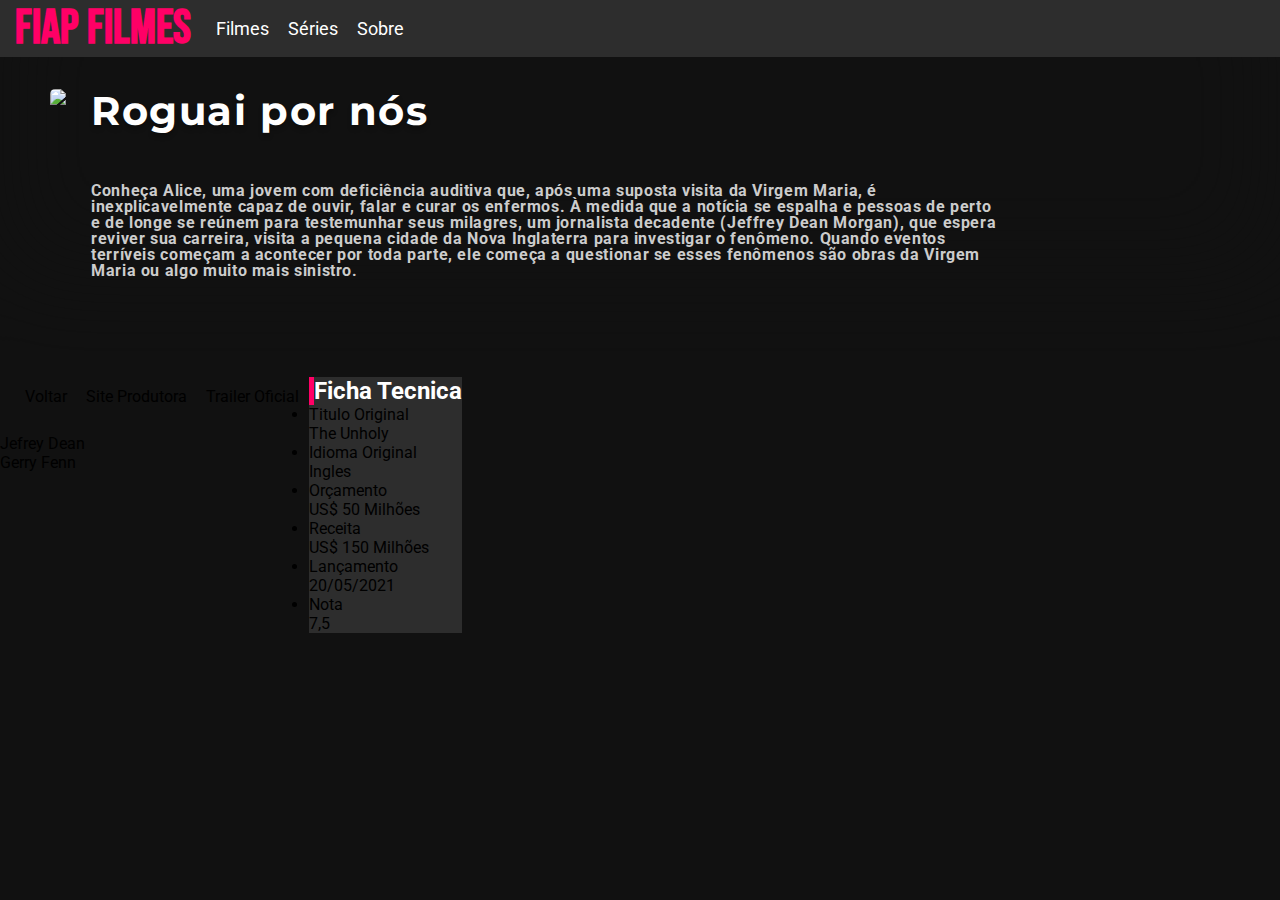
==== detalhes.html @ 3c06ecd0 "começando a pagina de detalhes" ====
<!DOCTYPE html>
<html lang="en">

<head>
    <meta charset="UTF-8">
    <meta http-equiv="X-UA-Compatible" content="IE=edge">
    <meta name="viewport" content="width=device-width, initial-scale=1.0">
    <title>Fiap Filmes Detalhes</title>
    <link rel="stylesheet" href="styles.css">
    <link href="https://fonts.googleapis.com/icon?family=Material+Icons" rel="stylesheet">
</head>

<body>
    <header>
        <h1 id="titulo">Fiap Filmes</h1>
        <nav>
            <ul>
                <li><a href="">Filmes</a></li>
                <li><a href="">Séries</a></li>
                <li><a href="">Sobre</a></li>
            </ul>
        </nav>

    </header>
    <section id="apresentacao-filme">
        <img src="https://www.themoviedb.org/t/p/w300_and_h450_bestv2/yw6H4C64tjBWlyKFG1pzmq5zOQh.jpg" />
        <div id="apresentacao-filme-text">
            <h1>Roguai por nós</h1>
            <p>
                Conheça Alice, uma jovem com deficiência auditiva que, após uma suposta visita da Virgem Maria, é
                inexplicavelmente capaz de ouvir, falar e curar os enfermos. À medida que a notícia se espalha e pessoas
                de perto e de longe se reúnem para testemunhar seus milagres, um jornalista decadente (Jeffrey Dean
                Morgan), que espera reviver sua carreira, visita a pequena cidade da Nova Inglaterra para investigar o
                fenômeno. Quando eventos terríveis começam a acontecer por toda parte, ele começa a questionar se esses
                fenômenos são obras da Virgem Maria ou algo muito mais sinistro.
            </p>
        </div>
    </section>
    <section id="informacoes-filme">
        <div id="conteudos">
            <nav>
                <ul>
                    <li>Voltar</li>
                    <li>Site Produtora</li>
                    <li>Trailer Oficial</li>
                </ul>
            </nav>
            <div id="container-elenco">
                <div class="elenco-card">
                    <img />
                    <p>Jefrey Dean</p>
                    <p>Gerry Fenn</p>
                </div>
            </div>
        </div>
        <div id="ficha-tecnica">
            <h2>Ficha Tecnica</h2>
            <ul>
                <li>
                    <p class="titulo">Titulo Original</p>
                    <p class="descricao">The Unholy</p>
                </li>
                <li>
                    <p class="titulo">Idioma Original</p>
                    <p class="descricao">Ingles</p>
                </li>
                <li>
                    <p class="titulo">Orçamento</p>
                    <p class="descricao">US$ 50 Milhões</p>
                </li>
                <li>
                    <p class="titulo">Receita</p>
                    <p class="descricao">US$ 150 Milhões</p>
                </li>
                <li>
                    <p class="titulo">Lançamento</p>
                    <p class="descricao">20/05/2021</p>
                </li>
                <li>
                    <p class="titulo">Nota</p>
                    <p class="descricao">7,5</p>
                </li>
            </ul>
        </div>
    </section>


    </section>

</body>

</html>
---- styles.css ----
@import url('https://fonts.googleapis.com/css2?family=Bebas+Neue&family=Montserrat:wght@700&family=Roboto:wght@400;500&display=swap');

*{
    margin: 0;
    padding: 0;
}
:root{
    --cor-primaria:#F06;
    --cor-texto:#FFF;
    --bg-padrao: #111;
    --bg-destaque:#2d2d2d;
    --font-padrao:'Roboto', sans-serif;
}

body{
    background-color: var(--bg-padrao);
    font-family: var(--font-padrao);
}
header{
    display: flex;
    padding: 0px 15px;
    background-color: var(--bg-destaque);
}
#titulo{
    color: var(--cor-primaria);
    text-transform: uppercase;
    font-family: 'Bebas Neue', cursive;
    font-size: 3rem;
}
nav{
    display: flex;
    align-items: center;
    margin-left: 15px;
}
nav ul{
    display: flex;
    
}
nav li{
    list-style: none;
    margin: 0.6rem;
}
a{
    color: var(--cor-texto);
    font-size: 18px;
    text-decoration: none;
}

#hero{
    height: 12.5rem;
    width: 100%;
    position: relative;
}

#hero::before{
    content: '';
    height: 100%;
    width: 100%;
    background-image: url('https://www.themoviedb.org/t/p/original/725WE0Qb1BbUF7aGvjiQqzzffpg.jpg');
    position: absolute;
    background-size: cover;
    z-index: -1;
    filter:opacity(0.6);
    box-shadow: inset 0 -100px 100px var(--bg-padrao);
}

#hero p{
    padding: 2rem;
    font-family: 'Montserrat';
    font-style: normal;
    font-weight: 700;
    font-size: 2em;
    line-height: 44px;
    letter-spacing: 0.04em;
    color: var(--cor-texto);
    text-shadow: 0px 4px 4px #000;
}
h2{
    color: var(--cor-texto);
    border-left: var(--cor-primaria) 5px solid;

}
.card{
    display: flex;
    flex-direction: column;
    background-color: var(--bg-destaque);
    width: 120px;
    border-radius: 6px;
    padding-bottom: 5px;
    margin: .8rem;
}
.card img{
    border-radius: 6px;
    width: 120px;
    
}

.card p{
    margin: .3rem 0;
    color: var(--cor-texto);
}
.card .nota{
    display: flex;
    align-items: center;
    color: var(--cor-texto);
    justify-content: center;
}
.card .estrela{
    color: gold;
}
.filmes{
    display: flex;
    flex-wrap: wrap;
}
.botao{
    background-color: var(--cor-primaria);
    padding: 5px 20px 5px 15px;
    border-radius: 5px;
    margin: 0 0.7rem;
    transition: box-shadow 0.5s ease-in-out;
}
.botao:hover{
    box-shadow: 0 0 10px #FFF;
}


/*
Detalhes 
*/

#apresentacao-filme{
    display: flex;
    justify-content: flex-start;
    align-items: center;
    flex-direction: row;
    position: relative;
    height: 20rem;
    padding: 0px 50px;
    z-index: -1;
}

#apresentacao-filme::before{
    content: '';
    height: 100%;
    width: 100%;
    left: 0;
    top: 0;
    background-image: url('https://www.themoviedb.org/t/p/w1920_and_h800_multi_faces/AfvIjhDu9p64jKcmohS4hsPG95Q.jpg');
    position: absolute;
    background-size: cover;
    z-index: -1;
    filter:opacity(0.6);
    box-shadow: inset 0 -100px 100px var(--bg-padrao);
}
#apresentacao-filme img{
    height: 80%;
    border-radius: 5px;
}

#apresentacao-filme-text{
    height: 80%;
    display: flex;
    flex-direction: column;
    justify-content: flex-start;
    margin-left: 25px;
}

#apresentacao-filme-text h1{
    font-family: 'Montserrat';
    font-style: normal;
    font-weight: 700;
    font-size: 40px;
    line-height: 44px;
    /* identical to box height */

    letter-spacing: 0.04em;
    color: var(--cor-texto);

    text-shadow: 0px 4px 4px rgba(0, 0, 0, 0.25);
}

#apresentacao-filme-text p{
    margin-top: 50px;
    font-family: 'Roboto';
    font-style: normal;
    font-weight: 700;
    font-size: 16px;
    line-height: 16px;
    letter-spacing: 0.04em;
    width: 80%;
    color: #CCCCCC;
}

#informacoes-filme{
    display: flex;
    background-color: var(--bg-padrao);
    flex-direction: row;
}

#conteudos{
    display: flex;
    flex-direction: column;
} 

#ficha-tecnica{
    display: flex;
    background-color: var(--bg-destaque);
    flex-direction: column;
}
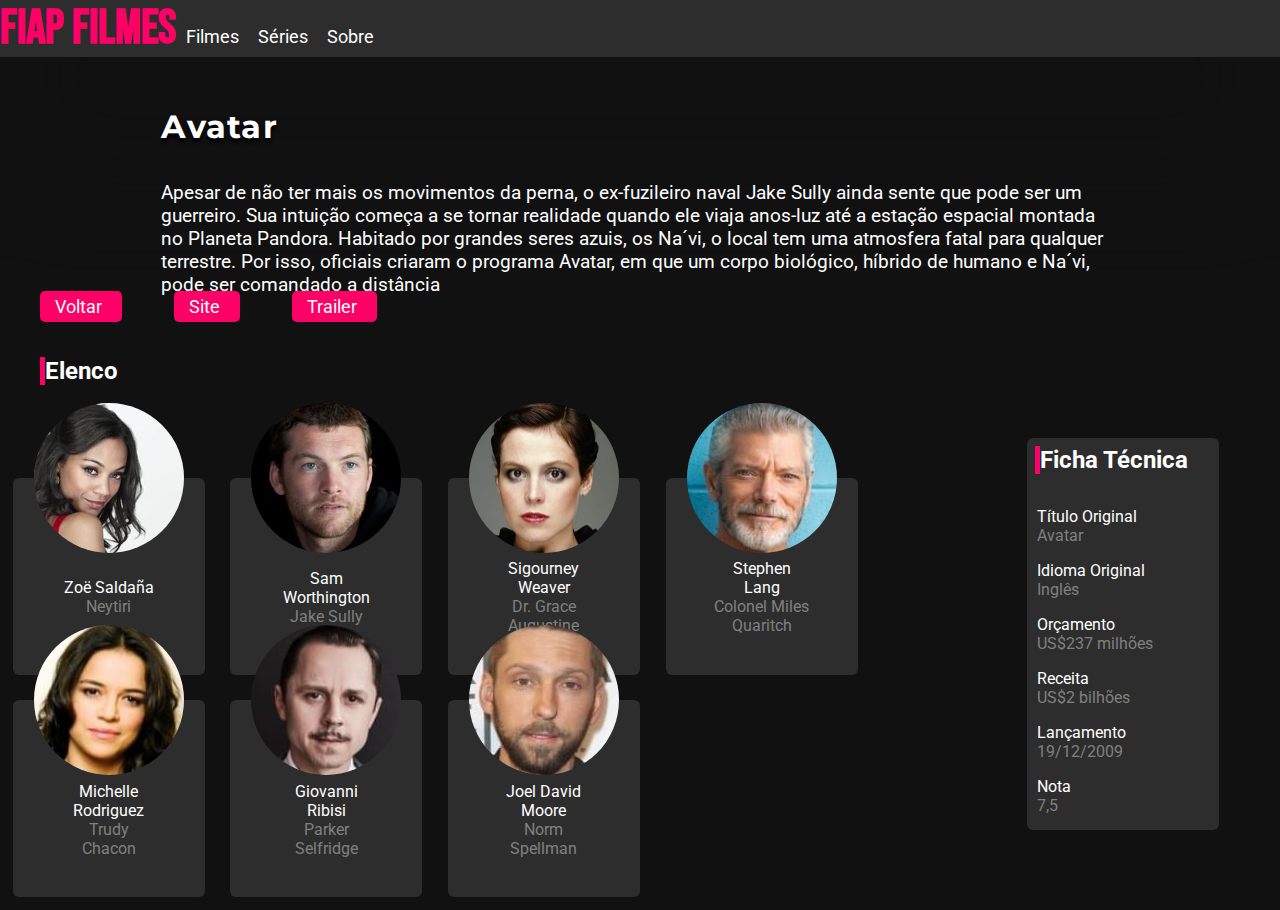
==== commit a3e52b27: "Add sobre e refactor" ====
--- a/detalhes.html
+++ b/detalhes.html
@@ -1,18 +1,17 @@
 <!DOCTYPE html>
 <html lang="en">
-
 <head>
     <meta charset="UTF-8">
     <meta http-equiv="X-UA-Compatible" content="IE=edge">
     <meta name="viewport" content="width=device-width, initial-scale=1.0">
-    <title>Fiap Filmes Detalhes</title>
-    <link rel="stylesheet" href="styles.css">
-    <link href="https://fonts.googleapis.com/icon?family=Material+Icons" rel="stylesheet">
+    <title>Fiap Filmes</title>
+   <link rel="stylesheet" href="styles.css">
+   <link href="https://fonts.googleapis.com/icon?family=Material+Icons"
+      rel="stylesheet">
 </head>
-
 <body>
-    <header>
-        <h1 id="titulo">Fiap Filmes</h1>
+    <header >
+        <h1 id="site">Fiap Filmes</h1>
         <nav>
             <ul>
                 <li><a href="">Filmes</a></li>
@@ -22,71 +21,96 @@
         </nav>
 
     </header>
-    <section id="apresentacao-filme">
-        <img src="https://www.themoviedb.org/t/p/w300_and_h450_bestv2/yw6H4C64tjBWlyKFG1pzmq5zOQh.jpg" />
-        <div id="apresentacao-filme-text">
-            <h1>Roguai por nós</h1>
-            <p>
-                Conheça Alice, uma jovem com deficiência auditiva que, após uma suposta visita da Virgem Maria, é
-                inexplicavelmente capaz de ouvir, falar e curar os enfermos. À medida que a notícia se espalha e pessoas
-                de perto e de longe se reúnem para testemunhar seus milagres, um jornalista decadente (Jeffrey Dean
-                Morgan), que espera reviver sua carreira, visita a pequena cidade da Nova Inglaterra para investigar o
-                fenômeno. Quando eventos terríveis começam a acontecer por toda parte, ele começa a questionar se esses
-                fenômenos são obras da Virgem Maria ou algo muito mais sinistro.
-            </p>
-        </div>
-    </section>
-    <section id="informacoes-filme">
-        <div id="conteudos">
-            <nav>
-                <ul>
-                    <li>Voltar</li>
-                    <li>Site Produtora</li>
-                    <li>Trailer Oficial</li>
-                </ul>
-            </nav>
-            <div id="container-elenco">
-                <div class="elenco-card">
-                    <img />
-                    <p>Jefrey Dean</p>
-                    <p>Gerry Fenn</p>
-                </div>
+    <div id="hero">
+        <img src="https://www.themoviedb.org/t/p/w220_and_h330_face/2QlRq0MEx8IEODKNbGZyu3Sz5UV.jpg" alt="">
+        <div>
+            <p id="titulo">Avatar</p>  
+            <p id="descricao">Apesar de não ter mais os movimentos da perna, o ex-fuzileiro naval Jake Sully ainda sente que pode ser um guerreiro. Sua intuição começa a se tornar realidade quando ele viaja anos-luz até a estação espacial montada no Planeta Pandora. Habitado por grandes seres azuis, os Na´vi, o local tem uma atmosfera fatal para qualquer terrestre. Por isso, oficiais criaram o programa Avatar, em que um corpo biológico, híbrido de humano e Na´vi, pode ser comandado a distância </p>  
+        </div> 
+    </div>
+    
+    <a class="botao" href="">Voltar</a>
+    <a class="botao" href="">Site</a>
+    <a class="botao" href="">Trailer</a>
+    <h2 >Elenco</h2>
+    <div class="detalhes">
+        <section class="filmes">
+            <div class="card">
+                <img src="assets/Zoë Saldaña.jpg" alt="">
+                <div class="nome">
+                    <p>Zoë Saldaña</p>
+                    <p class="personagem">Neytiri</p>   
+                </div>  
+
             </div>
-        </div>
-        <div id="ficha-tecnica">
-            <h2>Ficha Tecnica</h2>
-            <ul>
-                <li>
-                    <p class="titulo">Titulo Original</p>
-                    <p class="descricao">The Unholy</p>
-                </li>
-                <li>
-                    <p class="titulo">Idioma Original</p>
-                    <p class="descricao">Ingles</p>
-                </li>
-                <li>
-                    <p class="titulo">Orçamento</p>
-                    <p class="descricao">US$ 50 Milhões</p>
-                </li>
-                <li>
-                    <p class="titulo">Receita</p>
-                    <p class="descricao">US$ 150 Milhões</p>
-                </li>
-                <li>
-                    <p class="titulo">Lançamento</p>
-                    <p class="descricao">20/05/2021</p>
-                </li>
-                <li>
-                    <p class="titulo">Nota</p>
-                    <p class="descricao">7,5</p>
-                </li>
-            </ul>
-        </div>
-    </section>
+            <div class="card">
+                <img src="assets/Sam Worthington.jpg" alt="">
+                <div class="nome">
+                    <p>Sam Worthington</p>
+                    <p class="personagem">Jake Sully</p>   
+                </div>        
+            </div>
+            <div class="card">
+                <img src="assets/Sigourney-Weaver.jpg" alt="">
+                <div class="nome">
+                    <p>Sigourney Weaver</p>
+                    <p class="personagem">Dr. Grace Augustine</p>   
+                </div>        
+            </div> 
+            <div class="card">
+                <img src="assets/Stephen-Lang.jpg" alt="">
+                <div class="nome">
+                    <p>Stephen Lang</p>
+                    <p class="personagem">Colonel Miles Quaritch</p>   
+                </div>        
+            </div> 
+            <div class="card">
+                <img src="assets/Michelle-Rodriguez.jpg" alt="">
+                <div class="nome">
+                    <p>Michelle Rodriguez</p>
+                    <p class="personagem">Trudy Chacon</p>   
+                </div>        
+            </div> 
+            <div class="card">
+                <img src="assets/Giovanni-Ribisi.jpg" alt="">
+                <div class="nome">
+                    <p>Giovanni Ribisi</p>
+                    <p class="personagem">Parker Selfridge</p>   
+                </div>        
+            </div> 
+            <div class="card">
+                <img src="assets/Joel-David-Moore.jpg" alt="">
+                <div class="nome">
+                    <p>Joel David Moore</p>
+                    <p class="personagem">Norm Spellman</p>   
+                </div>        
+            </div>
+        
+    
+   
+        </section>
+        <section class="informacoes">
+            <div class="ficha">
+                <h2 >Ficha Técnica</h2>
+                <div>
+                    <p class="top">Título Original</p>
+                    <p class="personagem">Avatar</p>  
+                    <p class="top">Idioma Original</p>
+                    <p class="personagem">Inglês</p> 
+                    <p class="top">Orçamento</p>
+                    <p class="personagem">US$237 milhões</p> 
+                    <p class="top">Receita</p>
+                    <p class="personagem">US$2 bilhões</p> 
+                    <p class="top">Lançamento</p>
+                    <p class="personagem">19/12/2009</p> 
+                    <p class="top">Nota</p>
+                    <p class="personagem">7,5</p> 
+                </div> 
+                       
+            </div>
+        </section>
+    </div>
 
 
-    </section>
-
 </body>
-
 </html>--- a/styles.css
+++ b/styles.css
@@ -1,210 +1,249 @@
-@import url('https://fonts.googleapis.com/css2?family=Bebas+Neue&family=Montserrat:wght@700&family=Roboto:wght@400;500&display=swap');
-
-*{
-    margin: 0;
-    padding: 0;
-}
-:root{
-    --cor-primaria:#F06;
-    --cor-texto:#FFF;
-    --bg-padrao: #111;
-    --bg-destaque:#2d2d2d;
-    --font-padrao:'Roboto', sans-serif;
-}
-
-body{
-    background-color: var(--bg-padrao);
-    font-family: var(--font-padrao);
-}
-header{
-    display: flex;
-    padding: 0px 15px;
-    background-color: var(--bg-destaque);
-}
-#titulo{
-    color: var(--cor-primaria);
-    text-transform: uppercase;
-    font-family: 'Bebas Neue', cursive;
-    font-size: 3rem;
-}
-nav{
-    display: flex;
-    align-items: center;
-    margin-left: 15px;
-}
-nav ul{
-    display: flex;
-    
-}
-nav li{
-    list-style: none;
-    margin: 0.6rem;
-}
-a{
-    color: var(--cor-texto);
-    font-size: 18px;
-    text-decoration: none;
-}
-
-#hero{
-    height: 12.5rem;
-    width: 100%;
-    position: relative;
-}
-
-#hero::before{
-    content: '';
-    height: 100%;
-    width: 100%;
-    background-image: url('https://www.themoviedb.org/t/p/original/725WE0Qb1BbUF7aGvjiQqzzffpg.jpg');
-    position: absolute;
-    background-size: cover;
-    z-index: -1;
-    filter:opacity(0.6);
-    box-shadow: inset 0 -100px 100px var(--bg-padrao);
-}
-
-#hero p{
-    padding: 2rem;
-    font-family: 'Montserrat';
-    font-style: normal;
-    font-weight: 700;
-    font-size: 2em;
-    line-height: 44px;
-    letter-spacing: 0.04em;
-    color: var(--cor-texto);
-    text-shadow: 0px 4px 4px #000;
-}
-h2{
-    color: var(--cor-texto);
-    border-left: var(--cor-primaria) 5px solid;
-
-}
-.card{
-    display: flex;
-    flex-direction: column;
-    background-color: var(--bg-destaque);
-    width: 120px;
-    border-radius: 6px;
-    padding-bottom: 5px;
-    margin: .8rem;
-}
-.card img{
-    border-radius: 6px;
-    width: 120px;
-    
-}
-
-.card p{
-    margin: .3rem 0;
-    color: var(--cor-texto);
-}
-.card .nota{
-    display: flex;
-    align-items: center;
-    color: var(--cor-texto);
-    justify-content: center;
-}
-.card .estrela{
-    color: gold;
-}
-.filmes{
-    display: flex;
-    flex-wrap: wrap;
-}
-.botao{
-    background-color: var(--cor-primaria);
-    padding: 5px 20px 5px 15px;
-    border-radius: 5px;
-    margin: 0 0.7rem;
-    transition: box-shadow 0.5s ease-in-out;
-}
-.botao:hover{
-    box-shadow: 0 0 10px #FFF;
-}
-
-
-/*
-Detalhes 
-*/
-
-#apresentacao-filme{
-    display: flex;
-    justify-content: flex-start;
-    align-items: center;
-    flex-direction: row;
-    position: relative;
-    height: 20rem;
-    padding: 0px 50px;
-    z-index: -1;
-}
-
-#apresentacao-filme::before{
-    content: '';
-    height: 100%;
-    width: 100%;
-    left: 0;
-    top: 0;
-    background-image: url('https://www.themoviedb.org/t/p/w1920_and_h800_multi_faces/AfvIjhDu9p64jKcmohS4hsPG95Q.jpg');
-    position: absolute;
-    background-size: cover;
-    z-index: -1;
-    filter:opacity(0.6);
-    box-shadow: inset 0 -100px 100px var(--bg-padrao);
-}
-#apresentacao-filme img{
-    height: 80%;
-    border-radius: 5px;
-}
-
-#apresentacao-filme-text{
-    height: 80%;
-    display: flex;
-    flex-direction: column;
-    justify-content: flex-start;
-    margin-left: 25px;
-}
-
-#apresentacao-filme-text h1{
-    font-family: 'Montserrat';
-    font-style: normal;
-    font-weight: 700;
-    font-size: 40px;
-    line-height: 44px;
-    /* identical to box height */
-
-    letter-spacing: 0.04em;
-    color: var(--cor-texto);
-
-    text-shadow: 0px 4px 4px rgba(0, 0, 0, 0.25);
-}
-
-#apresentacao-filme-text p{
-    margin-top: 50px;
-    font-family: 'Roboto';
-    font-style: normal;
-    font-weight: 700;
-    font-size: 16px;
-    line-height: 16px;
-    letter-spacing: 0.04em;
-    width: 80%;
-    color: #CCCCCC;
-}
-
-#informacoes-filme{
-    display: flex;
-    background-color: var(--bg-padrao);
-    flex-direction: row;
-}
-
-#conteudos{
-    display: flex;
-    flex-direction: column;
-} 
-
-#ficha-tecnica{
-    display: flex;
-    background-color: var(--bg-destaque);
-    flex-direction: column;
-} 
-
+@import url('https://fonts.googleapis.com/css2?family=Bebas+Neue&family=Montserrat:wght@700&family=Roboto:wght@400;500&display=swap');
+
+*{
+    margin: 0;
+    padding: 0;
+}
+:root{
+    --cor-primaria:#F06;
+    --cor-texto:#FFF;
+    --cor-texto-claro:#808080;
+    --bg-padrao: #111;
+    --bg-destaque:#2d2d2d;
+    --font-padrao:'Roboto', sans-serif;
+}
+
+body{
+    background-color: var(--bg-padrao);
+    font-family: var(--font-padrao);
+}
+header{
+    display: flex;
+    background-color: var(--bg-destaque);
+}
+#site{
+    color: var(--cor-primaria);
+    text-transform: uppercase;
+    font-family: 'Bebas Neue', cursive;
+    font-size: 3rem;
+}
+nav{
+    display: flex;
+    align-items: flex-end;
+}
+nav ul{
+    display: flex;
+    
+}
+nav li{
+    list-style: none;
+    margin: 0.6rem;
+}
+a{
+    color: var(--cor-texto);
+    font-size: 18px;
+    text-decoration: none;
+}
+#hero-index{
+    height: 12.5rem;
+    width: 100%;
+    position: relative;
+}
+
+#hero-index::before{
+    content: '';
+    height: 100%;
+    width: 100%;
+    background-image: url('https://www.themoviedb.org/t/p/original/725WE0Qb1BbUF7aGvjiQqzzffpg.jpg');
+    position: absolute;
+    background-size: cover;
+    z-index: -1;
+    filter:opacity(0.6);
+    box-shadow: inset 0 -100px 100px var(--bg-padrao);
+}
+
+#hero-index p{
+    padding: 2rem;
+    font-family: 'Montserrat';
+    font-style: normal;
+    font-weight: 700;
+    font-size: 2em;
+    line-height: 44px;
+    letter-spacing: 0.04em;
+    color: var(--cor-texto);
+    text-shadow: 0px 4px 4px #000;
+}
+#hero{
+    height: 100;
+    width: 100%;
+    position: relative;
+    display: flex;
+}
+
+#hero::before{
+    content: '';
+    height: 100%;
+    width: 100%;
+    background-image: url('https://www.themoviedb.org/t/p/original/o0s4XsEDfDlvit5pDRKjzXR4pp2.jpg');
+    position: absolute;
+    background-size: cover;
+    z-index: -1;
+    filter:opacity(0.6);
+    box-shadow: inset 0 -100px 100px var(--bg-padrao);
+}
+
+#hero #titulo{
+    padding-top: 3rem;
+    font-family: 'Montserrat';
+    font-style: normal;
+    font-weight: 700;
+    font-size: 2em;
+    line-height: 44px;
+    letter-spacing: 0.04em;
+    color: var(--cor-texto);
+    text-shadow: 0px 4px 4px #000;
+}
+#hero #descricao{
+    padding-top: 2rem;
+    padding-right: 11rem;
+    font-family: var(--font-padrao);
+    color: var(--cor-texto);
+    font-size: 1.2em;    
+}
+#hero img{
+    border-radius: 10px;
+    width: 230px;
+    margin: 50px;
+}
+h2{
+    color: var(--cor-texto);
+    margin: 40px;
+    border-left: var(--cor-primaria) 5px solid;
+}
+.card-index{
+    display: flex;
+    flex-direction: column;
+    background-color: var(--bg-destaque);
+    width: 120px;
+    border-radius: 6px;
+    padding-bottom: 5px;
+    margin: .8rem;
+}
+.card-index img{
+    border-radius: 6px;
+    width: 120px;
+}
+
+.card-index p{
+    margin: .3rem 0;
+    color: var(--cor-texto);
+}
+.card-index .nota{
+    display: flex;
+    align-items: center;
+    color: var(--cor-texto);
+    justify-content: center;
+}
+.card-index .estrela{
+    color: gold;
+}
+.card{
+    display: flex;
+    flex-direction: column;
+    background-color: var(--bg-destaque);
+    width: 12em;
+    height: 12em;
+    border-radius: 6px;
+    padding-bottom: 5px;
+    margin: .8rem;
+    position: relative;
+}
+
+
+.card .nome{
+    margin: 1.3rem 0;
+    color: var(--cor-texto);
+    position: absolute;
+    top: 50%;
+    left: 50%;
+    transform: translate(-50%,-50%);
+    text-align: center;
+}
+.personagem{
+    color: var(--cor-texto-claro);
+}
+.card p{
+    align-items: center;
+}
+.filmes-index{
+    display: flex;
+    flex-wrap: wrap;
+}
+.filmes{
+    display: flex;
+    flex-wrap: wrap;
+    align-items: center;
+    padding-top: 40px;
+
+}
+.filmes img{
+    border-radius: 100%;
+    width: 150px;
+    height: 150px;
+    position: absolute;
+    left: 50%;
+    transform: translate(-50%,-50%);
+}
+.botao-index{
+    background-color: var(--cor-primaria);
+    padding: 5px 20px 5px 15px;
+    border-radius: 5px;
+    margin: 0 0.7rem;
+    transition: box-shadow 0.5s ease-in-out;
+}
+.botao-index:hover{
+    box-shadow: 0 0 10px #FFF;
+}
+.botao{
+    background-color: var(--cor-primaria);
+    padding: 5px 20px 5px 15px;
+    border-radius: 5px;
+    margin: 0 .5rem 0 2.5rem ;
+    transition: box-shadow 0.5s ease-in-out;
+    
+}
+.botao:hover{
+    box-shadow: 0 0 10px #FFF;
+}
+.detalhes{
+    display: flex;
+}
+.ficha{
+    display: flex;
+    flex-direction: column;
+    background-color: var(--bg-destaque);
+    width: 12rem;
+    height: auto;
+    border-radius: 6px;
+    padding-bottom: 5px;
+    margin: .8rem;
+    position: relative;
+}
+.ficha h2{
+    margin:.5rem;
+}
+.ficha div{
+    margin: .6rem;
+}
+
+.top{
+    color: var(--cor-texto);
+    padding-top: 1rem;
+}
+.informacoes{
+    position: relative;
+    right: 3rem;
+    padding-left: 4rem;
+}
+
+
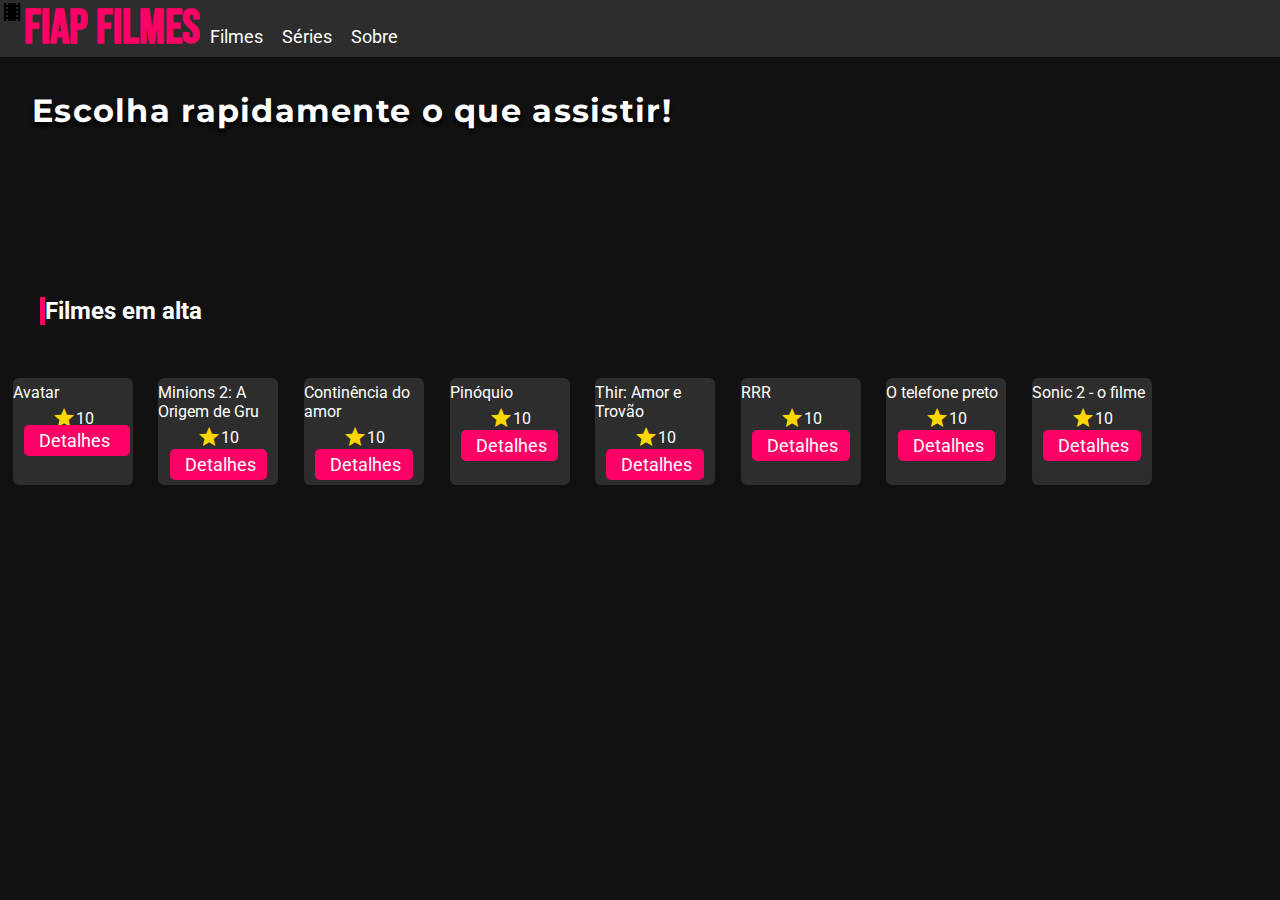
==== commit 27545bc9: "Update detalhes.html" ====
--- a/detalhes.html
+++ b/detalhes.html
@@ -11,106 +11,107 @@
 </head>
 <body>
     <header >
+        <span class="material-icons">
+            theaters
+            </span>
         <h1 id="site">Fiap Filmes</h1>
         <nav>
             <ul>
-                <li><a href="">Filmes</a></li>
+                <li><a click()="" href="">Filmes</a></li>
                 <li><a href="">Séries</a></li>
                 <li><a href="">Sobre</a></li>
             </ul>
         </nav>
 
     </header>
-    <div id="hero">
-        <img src="https://www.themoviedb.org/t/p/w220_and_h330_face/2QlRq0MEx8IEODKNbGZyu3Sz5UV.jpg" alt="">
-        <div>
-            <p id="titulo">Avatar</p>  
-            <p id="descricao">Apesar de não ter mais os movimentos da perna, o ex-fuzileiro naval Jake Sully ainda sente que pode ser um guerreiro. Sua intuição começa a se tornar realidade quando ele viaja anos-luz até a estação espacial montada no Planeta Pandora. Habitado por grandes seres azuis, os Na´vi, o local tem uma atmosfera fatal para qualquer terrestre. Por isso, oficiais criaram o programa Avatar, em que um corpo biológico, híbrido de humano e Na´vi, pode ser comandado a distância </p>  
-        </div> 
-    </div>
-    
-    <a class="botao" href="">Voltar</a>
-    <a class="botao" href="">Site</a>
-    <a class="botao" href="">Trailer</a>
-    <h2 >Elenco</h2>
-    <div class="detalhes">
-        <section class="filmes">
-            <div class="card">
-                <img src="assets/Zoë Saldaña.jpg" alt="">
-                <div class="nome">
-                    <p>Zoë Saldaña</p>
-                    <p class="personagem">Neytiri</p>   
-                </div>  
-
-            </div>
-            <div class="card">
-                <img src="assets/Sam Worthington.jpg" alt="">
-                <div class="nome">
-                    <p>Sam Worthington</p>
-                    <p class="personagem">Jake Sully</p>   
-                </div>        
-            </div>
-            <div class="card">
-                <img src="assets/Sigourney-Weaver.jpg" alt="">
-                <div class="nome">
-                    <p>Sigourney Weaver</p>
-                    <p class="personagem">Dr. Grace Augustine</p>   
-                </div>        
-            </div> 
-            <div class="card">
-                <img src="assets/Stephen-Lang.jpg" alt="">
-                <div class="nome">
-                    <p>Stephen Lang</p>
-                    <p class="personagem">Colonel Miles Quaritch</p>   
-                </div>        
-            </div> 
-            <div class="card">
-                <img src="assets/Michelle-Rodriguez.jpg" alt="">
-                <div class="nome">
-                    <p>Michelle Rodriguez</p>
-                    <p class="personagem">Trudy Chacon</p>   
-                </div>        
-            </div> 
-            <div class="card">
-                <img src="assets/Giovanni-Ribisi.jpg" alt="">
-                <div class="nome">
-                    <p>Giovanni Ribisi</p>
-                    <p class="personagem">Parker Selfridge</p>   
-                </div>        
-            </div> 
-            <div class="card">
-                <img src="assets/Joel-David-Moore.jpg" alt="">
-                <div class="nome">
-                    <p>Joel David Moore</p>
-                    <p class="personagem">Norm Spellman</p>   
-                </div>        
-            </div>
-        
-    
-   
-        </section>
-        <section class="informacoes">
-            <div class="ficha">
-                <h2 >Ficha Técnica</h2>
-                <div>
-                    <p class="top">Título Original</p>
-                    <p class="personagem">Avatar</p>  
-                    <p class="top">Idioma Original</p>
-                    <p class="personagem">Inglês</p> 
-                    <p class="top">Orçamento</p>
-                    <p class="personagem">US$237 milhões</p> 
-                    <p class="top">Receita</p>
-                    <p class="personagem">US$2 bilhões</p> 
-                    <p class="top">Lançamento</p>
-                    <p class="personagem">19/12/2009</p> 
-                    <p class="top">Nota</p>
-                    <p class="personagem">7,5</p> 
-                </div> 
-                       
-            </div>
-        </section>
+    <div id="hero-index">
+        <p>Escolha rapidamente o que assistir! </p>
     </div>
 
+    <h2>Filmes em alta</h2>
+<section class="filmes-index">
+    <div class="card-index">
+        <img src="https://www.themoviedb.org/t/p/w94_and_h141_bestv2/2QlRq0MEx8IEODKNbGZyu3Sz5UV.jpg" alt="">
+        <div class="info">
+        <p>Avatar</p>
+        <div class="nota">
+            <span class="material-icons estrela">
+                star</span>
+               <span>10</span>
+            </div>
+            <a class="botao-index" href="">Detalhes</a>
+        </div>
+    </div>
+    <div class="card-index">
+        <img src="https://www.themoviedb.org/t/p/w220_and_h330_face/iTP3mMw0AoqmScYzDoMmYeKxYe.jpg" alt="">
+        <p>Minions 2: A Origem de Gru</p>
+        <div class="nota">
+            <span class="material-icons estrela">
+                star</span>
+               <span>10</span>
+        </div>
+        <a class="botao-index" href="">Detalhes</a>
+    </div>
+    <div class="card-index">
+        <img src="https://www.themoviedb.org/t/p/w94_and_h141_bestv2/ncBNV5G7EBLPK2X6cO55krYrPRw.jpg" alt="">
+        <p>Continência do amor</p>
+        <div class="nota">
+            <span class="material-icons estrela">
+                star</span>
+               <span>10</span>
+        </div>
+        <a class="botao-index" href="">Detalhes</a>
+    </div>
+    <div class="card-index">
+        <img src="https://www.themoviedb.org/t/p/w220_and_h330_face/hVPMjz4GXxxS4dMcaxTComi3KzR.jpg" alt="">
+        <p>Pinóquio</p>
+        <div class="nota">
+            <span class="material-icons estrela">
+                star</span>
+               <span>10</span>
+        </div>
+        <a class="botao-index" href="">Detalhes</a>
+    </div>
+    <div class="card-index">
+        <img src="https://www.themoviedb.org/t/p/w220_and_h330_face/71XnRvkadkWZZowCGcuBi4XAKdJ.jpg" alt="">
+        <p>Thir: Amor e Trovão</p>
+        <div class="nota">
+            <span class="material-icons estrela">
+                star</span>
+               <span>10</span>
+        </div>
+        <a class="botao-index" href="">Detalhes</a>
+    </div>
+    <div class="card-index">
+        <img src="https://www.themoviedb.org/t/p/w220_and_h330_face/d0W61w08KPAxO63uuM0Xspxb27l.jpg" alt="">
+        <p>RRR</p>
+        <div class="nota">
+            <span class="material-icons estrela">
+                star</span>
+               <span>10</span>
+        </div>
+        <a class="botao-index" href="">Detalhes</a>
+    </div>
+    <div class="card-index">
+        <img src="https://www.themoviedb.org/t/p/w220_and_h330_face/yw6H4C64tjBWlyKFG1pzmq5zOQh.jpg" alt="">
+        <p>O telefone preto</p>
+        <div class="nota">
+            <span class="material-icons estrela">
+                star</span>
+               <span>10</span>
+        </div>
+        <a class="botao-index" href="">Detalhes</a>
+    </div>
+    <div class="card-index">
+        <img src="https://www.themoviedb.org/t/p/w220_and_h330_face/f4SvCKIUrC2cDR7Xo4k1kaGAqQ2.jpg" alt="">
+        <p>Sonic 2 - o filme</p>
+        <div class="nota">
+            <span class="material-icons estrela">
+                star</span>
+               <span>10</span>
+        </div>
+        <a class="botao-index" href="">Detalhes</a>
+    </div>
+</section>
 
 </body>
-</html>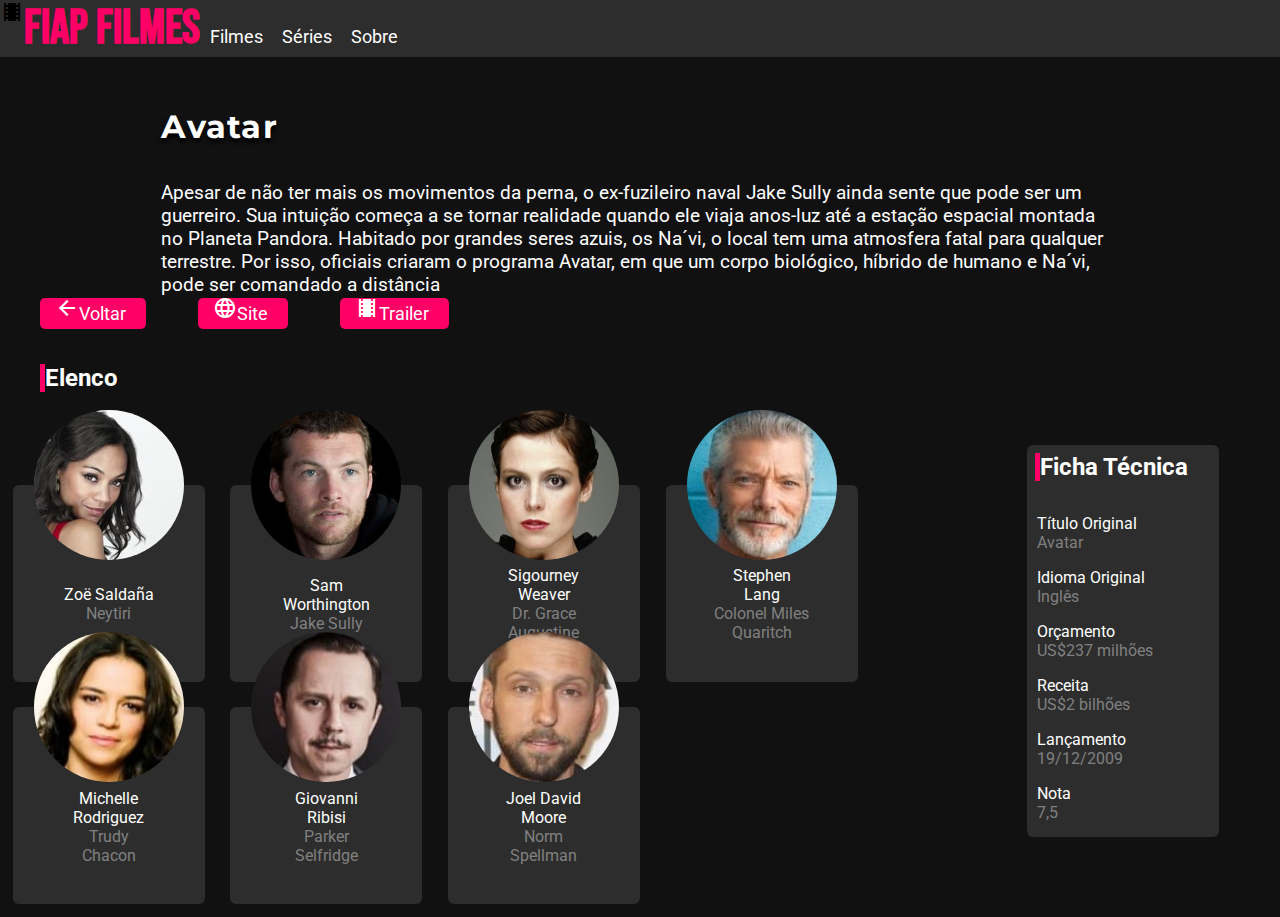
==== commit d2a7ea90: "Update detalhes.html" ====
--- a/detalhes.html
+++ b/detalhes.html
@@ -14,104 +14,117 @@
         <span class="material-icons">
             theaters
             </span>
-        <h1 id="site">Fiap Filmes</h1>
+        <h1 id="site">
+            Fiap Filmes
+        </h1>
         <nav>
             <ul>
-                <li><a click()="" href="">Filmes</a></li>
+                <li><a href="">Filmes</a></li>
                 <li><a href="">Séries</a></li>
                 <li><a href="">Sobre</a></li>
             </ul>
         </nav>
 
     </header>
-    <div id="hero-index">
-        <p>Escolha rapidamente o que assistir! </p>
+    <div id="hero">
+        <img src="https://www.themoviedb.org/t/p/w220_and_h330_face/2QlRq0MEx8IEODKNbGZyu3Sz5UV.jpg" alt="">
+        <div>
+            <p id="titulo">Avatar</p>  
+            <p id="descricao">Apesar de não ter mais os movimentos da perna, o ex-fuzileiro naval Jake Sully ainda sente que pode ser um guerreiro. Sua intuição começa a se tornar realidade quando ele viaja anos-luz até a estação espacial montada no Planeta Pandora. Habitado por grandes seres azuis, os Na´vi, o local tem uma atmosfera fatal para qualquer terrestre. Por isso, oficiais criaram o programa Avatar, em que um corpo biológico, híbrido de humano e Na´vi, pode ser comandado a distância </p>  
+        </div> 
+    </div>
+    
+    <a class="botao" href="">
+        <span class="material-icons">
+            arrow_back
+            </span>Voltar</a>
+    <a class="botao" href="">
+        <span class="material-icons">
+            language
+            </span>Site</a>
+    <a class="botao" href="">
+        <span class="material-icons">
+            theaters
+            </span>Trailer</a>
+    <h2 >Elenco</h2>
+    <div class="detalhes">
+        <section class="filmes">
+            <div class="card">
+                <img src="assets/Zoë Saldaña.jpg" alt="">
+                <div class="nome">
+                    <p>Zoë Saldaña</p>
+                    <p class="personagem">Neytiri</p>   
+                </div>  
+
+            </div>
+            <div class="card">
+                <img src="assets/Sam Worthington.jpg" alt="">
+                <div class="nome">
+                    <p>Sam Worthington</p>
+                    <p class="personagem">Jake Sully</p>   
+                </div>        
+            </div>
+            <div class="card">
+                <img src="assets/Sigourney-Weaver.jpg" alt="">
+                <div class="nome">
+                    <p>Sigourney Weaver</p>
+                    <p class="personagem">Dr. Grace Augustine</p>   
+                </div>        
+            </div> 
+            <div class="card">
+                <img src="assets/Stephen-Lang.jpg" alt="">
+                <div class="nome">
+                    <p>Stephen Lang</p>
+                    <p class="personagem">Colonel Miles Quaritch</p>   
+                </div>        
+            </div> 
+            <div class="card">
+                <img src="assets/Michelle-Rodriguez.jpg" alt="">
+                <div class="nome">
+                    <p>Michelle Rodriguez</p>
+                    <p class="personagem">Trudy Chacon</p>   
+                </div>        
+            </div> 
+            <div class="card">
+                <img src="assets/Giovanni-Ribisi.jpg" alt="">
+                <div class="nome">
+                    <p>Giovanni Ribisi</p>
+                    <p class="personagem">Parker Selfridge</p>   
+                </div>        
+            </div> 
+            <div class="card">
+                <img src="assets/Joel-David-Moore.jpg" alt="">
+                <div class="nome">
+                    <p>Joel David Moore</p>
+                    <p class="personagem">Norm Spellman</p>   
+                </div>        
+            </div>
+        
+    
+   
+        </section>
+        <section class="informacoes">
+            <div class="ficha">
+                <h2 >Ficha Técnica</h2>
+                <div>
+                    <p class="top">Título Original</p>
+                    <p class="personagem">Avatar</p>  
+                    <p class="top">Idioma Original</p>
+                    <p class="personagem">Inglês</p> 
+                    <p class="top">Orçamento</p>
+                    <p class="personagem">US$237 milhões</p> 
+                    <p class="top">Receita</p>
+                    <p class="personagem">US$2 bilhões</p> 
+                    <p class="top">Lançamento</p>
+                    <p class="personagem">19/12/2009</p> 
+                    <p class="top">Nota</p>
+                    <p class="personagem">7,5</p> 
+                </div> 
+                       
+            </div>
+        </section>
     </div>
 
-    <h2>Filmes em alta</h2>
-<section class="filmes-index">
-    <div class="card-index">
-        <img src="https://www.themoviedb.org/t/p/w94_and_h141_bestv2/2QlRq0MEx8IEODKNbGZyu3Sz5UV.jpg" alt="">
-        <div class="info">
-        <p>Avatar</p>
-        <div class="nota">
-            <span class="material-icons estrela">
-                star</span>
-               <span>10</span>
-            </div>
-            <a class="botao-index" href="">Detalhes</a>
-        </div>
-    </div>
-    <div class="card-index">
-        <img src="https://www.themoviedb.org/t/p/w220_and_h330_face/iTP3mMw0AoqmScYzDoMmYeKxYe.jpg" alt="">
-        <p>Minions 2: A Origem de Gru</p>
-        <div class="nota">
-            <span class="material-icons estrela">
-                star</span>
-               <span>10</span>
-        </div>
-        <a class="botao-index" href="">Detalhes</a>
-    </div>
-    <div class="card-index">
-        <img src="https://www.themoviedb.org/t/p/w94_and_h141_bestv2/ncBNV5G7EBLPK2X6cO55krYrPRw.jpg" alt="">
-        <p>Continência do amor</p>
-        <div class="nota">
-            <span class="material-icons estrela">
-                star</span>
-               <span>10</span>
-        </div>
-        <a class="botao-index" href="">Detalhes</a>
-    </div>
-    <div class="card-index">
-        <img src="https://www.themoviedb.org/t/p/w220_and_h330_face/hVPMjz4GXxxS4dMcaxTComi3KzR.jpg" alt="">
-        <p>Pinóquio</p>
-        <div class="nota">
-            <span class="material-icons estrela">
-                star</span>
-               <span>10</span>
-        </div>
-        <a class="botao-index" href="">Detalhes</a>
-    </div>
-    <div class="card-index">
-        <img src="https://www.themoviedb.org/t/p/w220_and_h330_face/71XnRvkadkWZZowCGcuBi4XAKdJ.jpg" alt="">
-        <p>Thir: Amor e Trovão</p>
-        <div class="nota">
-            <span class="material-icons estrela">
-                star</span>
-               <span>10</span>
-        </div>
-        <a class="botao-index" href="">Detalhes</a>
-    </div>
-    <div class="card-index">
-        <img src="https://www.themoviedb.org/t/p/w220_and_h330_face/d0W61w08KPAxO63uuM0Xspxb27l.jpg" alt="">
-        <p>RRR</p>
-        <div class="nota">
-            <span class="material-icons estrela">
-                star</span>
-               <span>10</span>
-        </div>
-        <a class="botao-index" href="">Detalhes</a>
-    </div>
-    <div class="card-index">
-        <img src="https://www.themoviedb.org/t/p/w220_and_h330_face/yw6H4C64tjBWlyKFG1pzmq5zOQh.jpg" alt="">
-        <p>O telefone preto</p>
-        <div class="nota">
-            <span class="material-icons estrela">
-                star</span>
-               <span>10</span>
-        </div>
-        <a class="botao-index" href="">Detalhes</a>
-    </div>
-    <div class="card-index">
-        <img src="https://www.themoviedb.org/t/p/w220_and_h330_face/f4SvCKIUrC2cDR7Xo4k1kaGAqQ2.jpg" alt="">
-        <p>Sonic 2 - o filme</p>
-        <div class="nota">
-            <span class="material-icons estrela">
-                star</span>
-               <span>10</span>
-        </div>
-        <a class="botao-index" href="">Detalhes</a>
-    </div>
-</section>
 
 </body>
+</html>
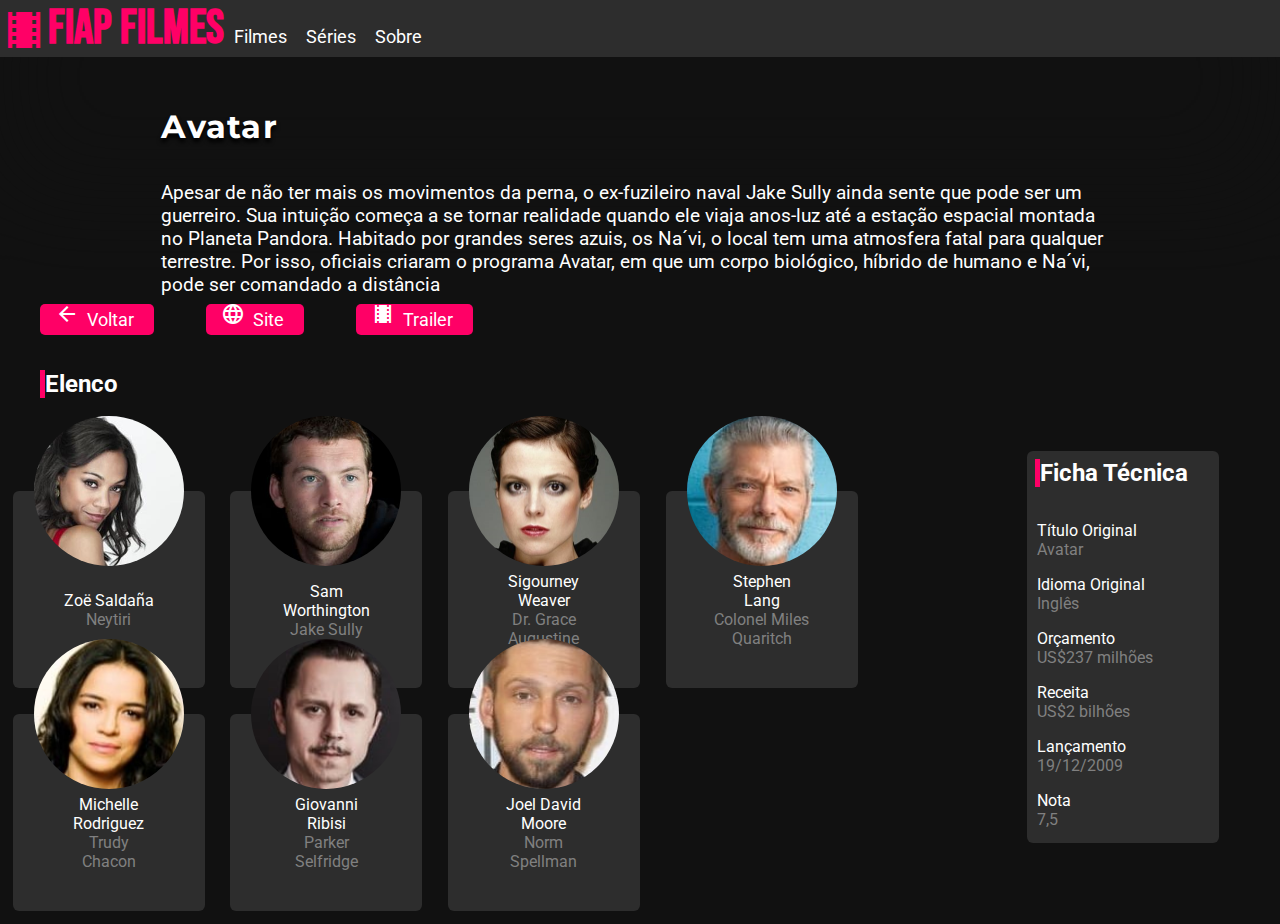
==== commit 0992b53b: "Update detalhes.html" ====
--- a/detalhes.html
+++ b/detalhes.html
@@ -19,9 +19,9 @@
         </h1>
         <nav>
             <ul>
-                <li><a href="">Filmes</a></li>
-                <li><a href="">Séries</a></li>
-                <li><a href="">Sobre</a></li>
+                <li><a href="http://127.0.0.1:5500/FilmesWeb-main/index.html">Filmes</a></li>
+                <li><a href="http://127.0.0.1:5500/FilmesWeb-main/index.html">Séries</a></li>
+                <li><a href="https://dinosapmd.github.io/FilmesWeb/sobre.html">Sobre</a></li>
             </ul>
         </nav>
 
--- a/styles.css
+++ b/styles.css
@@ -146,6 +146,7 @@
 }
 .card-index .estrela{
     color: gold;
+    font-size: 1.8rem !important;
 }
 .card{
     display: flex;
@@ -246,4 +247,15 @@
     padding-left: 4rem;
 }
 
-
+.material-icons{
+    color: var(--cor-primaria);
+    padding-top: .4rem;
+    font-size: 3rem !important;
+}
+.botao .material-icons{
+    color: var(--cor-texto);
+    padding-right: .5rem;
+    font-size: 1.5rem !important;
+}
+
+
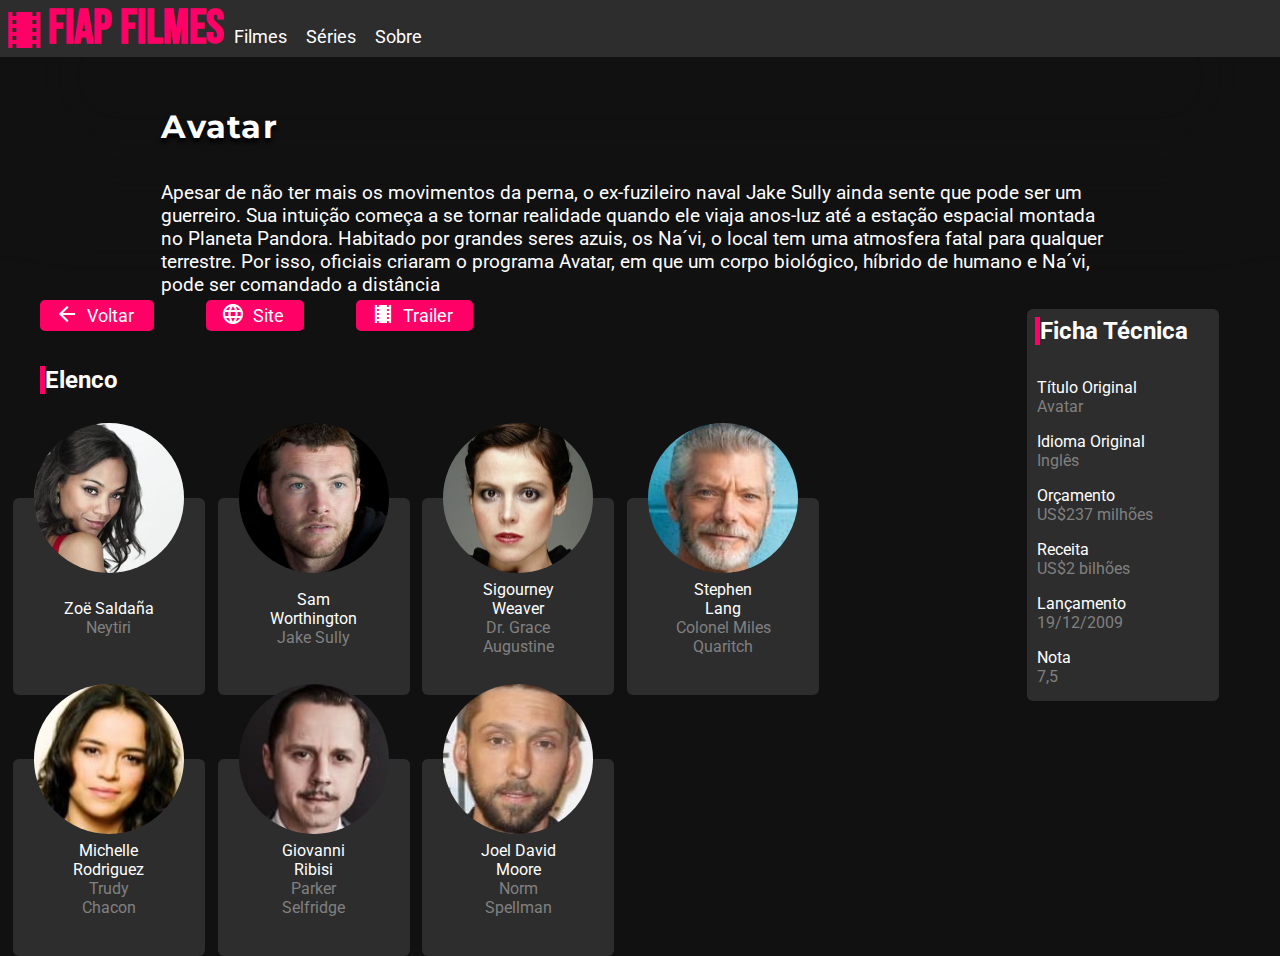
==== commit a09aa435: "Update detalhes.html" ====
--- a/detalhes.html
+++ b/detalhes.html
@@ -1,130 +1,139 @@
 <!DOCTYPE html>
 <html lang="en">
-<head>
-    <meta charset="UTF-8">
-    <meta http-equiv="X-UA-Compatible" content="IE=edge">
-    <meta name="viewport" content="width=device-width, initial-scale=1.0">
+  <head>
+    <meta charset="UTF-8" />
+    <meta http-equiv="X-UA-Compatible" content="IE=edge" />
+    <meta name="viewport" content="width=device-width, initial-scale=1.0" />
     <title>Fiap Filmes</title>
-   <link rel="stylesheet" href="styles.css">
-   <link href="https://fonts.googleapis.com/icon?family=Material+Icons"
-      rel="stylesheet">
-</head>
-<body>
-    <header >
-        <span class="material-icons">
-            theaters
-            </span>
-        <h1 id="site">
-            Fiap Filmes
-        </h1>
-        <nav>
-            <ul>
-                <li><a href="http://127.0.0.1:5500/FilmesWeb-main/index.html">Filmes</a></li>
-                <li><a href="http://127.0.0.1:5500/FilmesWeb-main/index.html">Séries</a></li>
-                <li><a href="https://dinosapmd.github.io/FilmesWeb/sobre.html">Sobre</a></li>
-            </ul>
-        </nav>
-
+    <link rel="stylesheet" href="styles.css" />
+    <link
+      href="https://fonts.googleapis.com/icon?family=Material+Icons"
+      rel="stylesheet"
+    />
+  </head>
+  <body>
+    <header>
+      <span class="material-icons"> theaters </span>
+      <h1 id="site">Fiap Filmes</h1>
+      <nav>
+        <ul>
+          <li>
+            <a href="http://127.0.0.1:5500/FilmesWeb-main/index.html">Filmes</a>
+          </li>
+          <li>
+            <a href="http://127.0.0.1:5500/FilmesWeb-main/index.html">Séries</a>
+          </li>
+          <li>
+            <a href="http://127.0.0.1:5500/FilmesWeb-main/sobre.html">Sobre</a>
+          </li>
+        </ul>
+      </nav>
     </header>
     <div id="hero">
-        <img src="https://www.themoviedb.org/t/p/w220_and_h330_face/2QlRq0MEx8IEODKNbGZyu3Sz5UV.jpg" alt="">
-        <div>
-            <p id="titulo">Avatar</p>  
-            <p id="descricao">Apesar de não ter mais os movimentos da perna, o ex-fuzileiro naval Jake Sully ainda sente que pode ser um guerreiro. Sua intuição começa a se tornar realidade quando ele viaja anos-luz até a estação espacial montada no Planeta Pandora. Habitado por grandes seres azuis, os Na´vi, o local tem uma atmosfera fatal para qualquer terrestre. Por isso, oficiais criaram o programa Avatar, em que um corpo biológico, híbrido de humano e Na´vi, pode ser comandado a distância </p>  
-        </div> 
+      <img
+        src="https://www.themoviedb.org/t/p/w220_and_h330_face/2QlRq0MEx8IEODKNbGZyu3Sz5UV.jpg"
+        alt=""
+      />
+      <div>
+        <p id="titulo">Avatar</p>
+        <p id="descricao">
+          Apesar de não ter mais os movimentos da perna, o ex-fuzileiro naval
+          Jake Sully ainda sente que pode ser um guerreiro. Sua intuição começa
+          a se tornar realidade quando ele viaja anos-luz até a estação espacial
+          montada no Planeta Pandora. Habitado por grandes seres azuis, os
+          Na´vi, o local tem uma atmosfera fatal para qualquer terrestre. Por
+          isso, oficiais criaram o programa Avatar, em que um corpo biológico,
+          híbrido de humano e Na´vi, pode ser comandado a distância
+        </p>
+      </div>
     </div>
-    
-    <a class="botao" href="">
-        <span class="material-icons">
-            arrow_back
-            </span>Voltar</a>
-    <a class="botao" href="">
-        <span class="material-icons">
-            language
-            </span>Site</a>
-    <a class="botao" href="">
-        <span class="material-icons">
-            theaters
-            </span>Trailer</a>
-    <h2 >Elenco</h2>
-    <div class="detalhes">
-        <section class="filmes">
+    <div class="tudo">
+      <div class="botoes-detalhes">
+        <div class="botoes">
+          <a class="botao" href="">
+            <span class="material-icons"> arrow_back </span>Voltar</a
+          >
+          <a class="botao" href="">
+            <span class="material-icons"> language </span>Site</a
+          >
+          <a class="botao" href="">
+            <span class="material-icons"> theaters </span>Trailer</a
+          >
+        </div>
+        <h2>Elenco</h2>
+        <div class="detalhes">
+          <section class="filmes">
             <div class="card">
-                <img src="assets/Zoë Saldaña.jpg" alt="">
-                <div class="nome">
-                    <p>Zoë Saldaña</p>
-                    <p class="personagem">Neytiri</p>   
-                </div>  
-
+              <img src="assets/Zoë Saldaña.jpg" alt="" />
+              <div class="nome">
+                <p>Zoë Saldaña</p>
+                <p class="personagem">Neytiri</p>
+              </div>
             </div>
             <div class="card">
-                <img src="assets/Sam Worthington.jpg" alt="">
-                <div class="nome">
-                    <p>Sam Worthington</p>
-                    <p class="personagem">Jake Sully</p>   
-                </div>        
+              <img src="assets/Sam Worthington.jpg" alt="" />
+              <div class="nome">
+                <p>Sam Worthington</p>
+                <p class="personagem">Jake Sully</p>
+              </div>
             </div>
             <div class="card">
-                <img src="assets/Sigourney-Weaver.jpg" alt="">
-                <div class="nome">
-                    <p>Sigourney Weaver</p>
-                    <p class="personagem">Dr. Grace Augustine</p>   
-                </div>        
-            </div> 
+              <img src="assets/Sigourney-Weaver.jpg" alt="" />
+              <div class="nome">
+                <p>Sigourney Weaver</p>
+                <p class="personagem">Dr. Grace Augustine</p>
+              </div>
+            </div>
             <div class="card">
-                <img src="assets/Stephen-Lang.jpg" alt="">
-                <div class="nome">
-                    <p>Stephen Lang</p>
-                    <p class="personagem">Colonel Miles Quaritch</p>   
-                </div>        
-            </div> 
+              <img src="assets/Stephen-Lang.jpg" alt="" />
+              <div class="nome">
+                <p>Stephen Lang</p>
+                <p class="personagem">Colonel Miles Quaritch</p>
+              </div>
+            </div>
             <div class="card">
-                <img src="assets/Michelle-Rodriguez.jpg" alt="">
-                <div class="nome">
-                    <p>Michelle Rodriguez</p>
-                    <p class="personagem">Trudy Chacon</p>   
-                </div>        
-            </div> 
+              <img src="assets/Michelle-Rodriguez.jpg" alt="" />
+              <div class="nome">
+                <p>Michelle Rodriguez</p>
+                <p class="personagem">Trudy Chacon</p>
+              </div>
+            </div>
             <div class="card">
-                <img src="assets/Giovanni-Ribisi.jpg" alt="">
-                <div class="nome">
-                    <p>Giovanni Ribisi</p>
-                    <p class="personagem">Parker Selfridge</p>   
-                </div>        
-            </div> 
+              <img src="assets/Giovanni-Ribisi.jpg" alt="" />
+              <div class="nome">
+                <p>Giovanni Ribisi</p>
+                <p class="personagem">Parker Selfridge</p>
+              </div>
+            </div>
             <div class="card">
-                <img src="assets/Joel-David-Moore.jpg" alt="">
-                <div class="nome">
-                    <p>Joel David Moore</p>
-                    <p class="personagem">Norm Spellman</p>   
-                </div>        
+              <img src="assets/Joel-David-Moore.jpg" alt="" />
+              <div class="nome">
+                <p>Joel David Moore</p>
+                <p class="personagem">Norm Spellman</p>
+              </div>
             </div>
-        
-    
-   
-        </section>
-        <section class="informacoes">
-            <div class="ficha">
-                <h2 >Ficha Técnica</h2>
-                <div>
-                    <p class="top">Título Original</p>
-                    <p class="personagem">Avatar</p>  
-                    <p class="top">Idioma Original</p>
-                    <p class="personagem">Inglês</p> 
-                    <p class="top">Orçamento</p>
-                    <p class="personagem">US$237 milhões</p> 
-                    <p class="top">Receita</p>
-                    <p class="personagem">US$2 bilhões</p> 
-                    <p class="top">Lançamento</p>
-                    <p class="personagem">19/12/2009</p> 
-                    <p class="top">Nota</p>
-                    <p class="personagem">7,5</p> 
-                </div> 
-                       
-            </div>
-        </section>
+          </section>
+        </div>
+      </div>
+      <section class="informacoes">
+        <div class="ficha">
+          <h2>Ficha Técnica</h2>
+          <div>
+            <p class="top">Título Original</p>
+            <p class="personagem">Avatar</p>
+            <p class="top">Idioma Original</p>
+            <p class="personagem">Inglês</p>
+            <p class="top">Orçamento</p>
+            <p class="personagem">US$237 milhões</p>
+            <p class="top">Receita</p>
+            <p class="personagem">US$2 bilhões</p>
+            <p class="top">Lançamento</p>
+            <p class="personagem">19/12/2009</p>
+            <p class="top">Nota</p>
+            <p class="personagem">7,5</p>
+          </div>
+        </div>
+      </section>
     </div>
-
-
-</body>
+  </body>
 </html>
--- a/styles.css
+++ b/styles.css
@@ -137,16 +137,18 @@
 .card-index p{
     margin: .3rem 0;
     color: var(--cor-texto);
+    text-align: center;
 }
 .card-index .nota{
     display: flex;
     align-items: center;
     color: var(--cor-texto);
     justify-content: center;
+    align-items: flex-end;
 }
 .card-index .estrela{
     color: gold;
-    font-size: 1.8rem !important;
+    font-size: 1.3rem !important;
 }
 .card{
     display: flex;
@@ -156,7 +158,8 @@
     height: 12em;
     border-radius: 6px;
     padding-bottom: 5px;
-    margin: .8rem;
+    margin-left: .8rem;
+    margin-top: 4rem;
     position: relative;
 }
 
@@ -184,7 +187,6 @@
     display: flex;
     flex-wrap: wrap;
     align-items: center;
-    padding-top: 40px;
 
 }
 .filmes img{
@@ -199,7 +201,7 @@
     background-color: var(--cor-primaria);
     padding: 5px 20px 5px 15px;
     border-radius: 5px;
-    margin: 0 0.7rem;
+    margin: 0.5rem 0.7rem;
     transition: box-shadow 0.5s ease-in-out;
 }
 .botao-index:hover{
@@ -256,6 +258,10 @@
     color: var(--cor-texto);
     padding-right: .5rem;
     font-size: 1.5rem !important;
-}
-
-
+    vertical-align: sub;
+}
+.tudo{
+    display: -webkit-inline-flex;
+}
+
+
